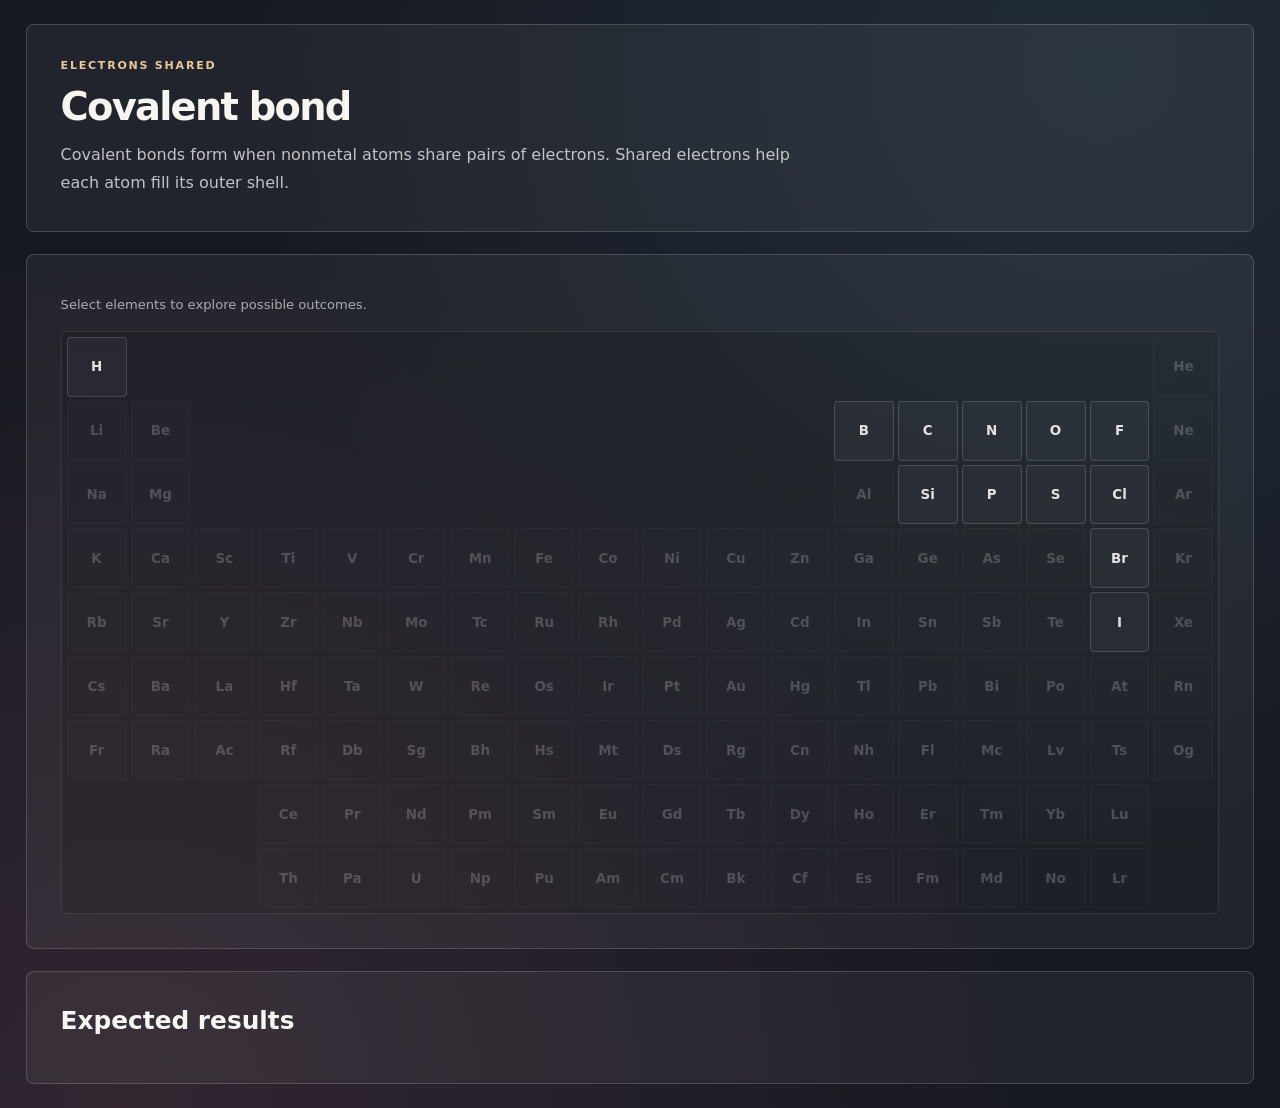
==== pages/covalent.html @ 9d5e46e0 "Add interactive chemistry welcome website Co-authored-by: Copilot App <223556219+Copilot@users.norep" ====
<!-- Covalent bond page: teaches electron sharing through interactive element selection. -->
<!doctype html>
<html lang="en">
  <head>
    <!-- Document metadata supports direct use and responsive embedding in the welcome dialog. -->
    <meta charset="utf-8">
    <meta name="viewport" content="width=device-width, initial-scale=1">
    <meta name="description" content="Explore covalent bonding by selecting elements and reviewing expected electron sharing.">
    <title>Covalent Bond</title>
    <!-- Shared stylesheet provides the chemistry-page layout and mobile navigation. -->
    <link rel="stylesheet" href="card-page.css">
  </head>
  <body data-page="covalent" data-bond="covalent">
    <!-- Bond script builds the bond explanation, interactive table, expected-result buttons, and compound view. -->
    <main class="bond-page" id="bond-page"></main>
    <script src="bond-outcomes.js"></script>
    <script src="bond-page.js"></script>
    <script src="card-page.js"></script>
  </body>
</html>
---- pages/card-page.css ----
/* Shared presentation for the individual HTML pages displayed inside the home-page dialog. */
:root {
  color-scheme: dark;
  font-family: Inter, ui-sans-serif, system-ui, -apple-system, BlinkMacSystemFont, "Segoe UI", sans-serif;
  color: #f7f5f0;
  font-synthesis: none;
  text-rendering: optimizeLegibility;
}

/* Hide the elemental detail panel until a periodic-table cell is selected. */
.element__description[hidden] {
  display: none;
}

/* Keep each page readable and make its content fit the dialog on narrow screens. */
* {
  box-sizing: border-box;
}

html,
body {
  min-width: 320px;
  min-height: 100%;
  margin: 0;
}

body {
  background:
    radial-gradient(ellipse at 86% 6%, rgb(80 131 147 / 18%), transparent 55%),
    radial-gradient(ellipse at 10% 100%, rgb(166 91 112 / 19%), transparent 55%),
    #171922;
}

/* Shared heading, subtitle, and copy styles establish the same visual voice on every page. */
.card-page {
  padding: clamp(22px, 4vw, 52px) clamp(22px, 5vw, 64px) 34px;
}

.card-page__eyebrow {
  margin: 0 0 13px;
  color: #e8c99a;
  font-size: .72rem;
  font-weight: 650;
  letter-spacing: .19em;
  text-transform: uppercase;
}

.card-page h1 {
  max-width: 850px;
  margin: 0;
  font-size: clamp(2.5rem, 6.5vw, 6rem);
  font-weight: 720;
  letter-spacing: -.075em;
  line-height: .96;
}

.card-page__lead {
  max-width: 670px;
  margin: 19px 0 0;
  color: rgb(255 255 255 / 73%);
  font-size: clamp(1rem, 1.8vw, 1.25rem);
  line-height: 1.8;
}

.card-page__rule {
  width: 52px;
  height: 2px;
  margin: 27px 0;
  border: 0;
  background: #e8c99a;
}

/* Center the elemental chart and cap its width by viewport height so all rows fit on ultrawide screens. */
.elemental-page {
  display: grid;
  min-height: 100%;
  min-height: 100dvh;
  grid-template-columns: minmax(0, 1fr);
  align-content: center;
  justify-items: center;
  padding: clamp(12px, 2vh, 24px) clamp(8px, 2vw, 24px) clamp(42px, 8vh, 64px);
  transition: grid-template-columns 260ms ease;
}

.periodic-table-wrap {
  /* The 18-column chart is wide on desktop but shrinks to the phone's available width. */
  width: min(100%, 160dvh);
  min-width: 0;
  padding: 5px;
  border: 1px solid rgb(255 255 255 / 9%);
  border-radius: 5px;
  background: rgb(0 0 0 / 10%);
}

/* CSS grid coordinates map all 118 cells to their conventional periodic-table positions. */
.periodic-table {
  display: grid;
  grid-template-columns: repeat(18, minmax(0, 1fr));
  gap: clamp(2px, .35vw, 4px);
  margin: 0;
  padding: 0;
  list-style: none;
}

/* Cell and button layers support hover feedback plus a small selected-element enlargement. */
.element {
  position: relative;
  z-index: 0;
  min-width: 0;
  grid-column: var(--column);
  grid-row: var(--row);
  aspect-ratio: 1 / 1.12;
  transition: width 170ms ease, height 170ms ease, margin 170ms ease, transform 170ms ease, filter 170ms ease;
}

.element[hidden] {
  display: none;
}

.element__button {
  position: absolute;
  inset: 0;
  display: flex;
  width: 100%;
  height: 100%;
  min-width: 0;
  flex-direction: column;
  align-items: center;
  justify-content: center;
  padding: 2px 1px;
  border: 1px solid rgb(255 255 255 / 23%);
  border-radius: 3px;
  background: rgb(255 255 255 / 5%);
  color: #fff;
  cursor: pointer;
  transition: inset 170ms ease, background 160ms ease, border-color 160ms ease;
}

.element__button:hover,
.element__button:focus-visible {
  border-color: rgb(255 255 255 / 85%);
  background: rgb(255 255 255 / 12%);
}

.element[aria-current="true"] .element__button {
  inset: -3.5px;
  width: auto;
  height: auto;
  border-color: rgb(255 255 255 / 85%);
  background: rgb(var(--element-tint) / 42%);
}

.element__button:focus-visible {
  z-index: 2;
  outline: 2px solid #fff;
  outline-offset: 1px;
}

/* Secondary cell labels are hidden in the compact table and exposed in the detail card. */
.element__number,
.element__mass {
  display: none;
}

.element__symbol {
  font-size: clamp(.72rem, 1.35vw, 1.12rem);
  font-weight: 750;
  line-height: 1.1;
}

.element__name {
  display: none;
}

.element[aria-current="true"] {
  z-index: 1;
  filter: drop-shadow(0 5px 12px rgb(0 0 0 / 60%));
}

.element[aria-current="true"] .element__button {
  position: absolute;
  z-index: 2;
  top: -3.5px;
  left: -3.5px;
  width: calc(100% + 7px);
  height: calc(100% + 7px);
}

/* The selected element's fixed detail card sits opposite its original table column. */
.element__description {
  position: fixed;
  z-index: 3;
  top: 80px;
  right: 3%;
  bottom: 56px;
  display: flex;
  width: min(44vw, 470px);
  height: auto;
  min-height: 0;
  flex-direction: column;
  justify-content: flex-start;
  padding: clamp(18px, 3vw, 38px);
  border: 1px solid rgb(255 255 255 / 22%);
  border-radius: 5px;
  background:
    radial-gradient(ellipse at 86% 6%, rgb(var(--element-tint) / 26%), transparent 58%),
    #20232d;
  box-shadow: 0 20px 70px rgb(0 0 0 / 60%);
  opacity: 0;
  pointer-events: none;
  transform: translateY(calc(-50% + 10px));
  transition: opacity 190ms ease, transform 190ms ease;
}

.elemental-page.has-selection .element__description {
  opacity: 1;
  pointer-events: auto;
  transform: none;
}

.element__description[data-side="right"] {
  right: 3%;
  left: auto;
}

.element__description[data-side="left"] {
  right: auto;
  left: 3%;
}

.element__description-topline {
  position: absolute;
  top: 18px;
  left: clamp(18px, 3vw, 38px);
  color: rgb(255 255 255 / 65%);
  font-size: .78rem;
  font-variant-numeric: tabular-nums;
}

.element__description-identity {
  display: flex;
  align-items: baseline;
  gap: 14px;
  margin-top: 0;
  margin-bottom: 18px;
}

.element__description-symbol {
  margin: 0;
  color: rgb(var(--element-tint) / 100%);
  font-size: clamp(5rem, 11vw, 9rem);
  font-weight: 780;
  letter-spacing: -.08em;
  line-height: .88;
  text-shadow: 0 10px 38px rgb(var(--element-tint) / 30%);
}

.element__description-name {
  margin: 0;
  color: rgb(255 255 255 / 65%);
  font-size: clamp(1rem, 2vw, 1.5rem);
  font-weight: 500;
}

.element__description-category {
  align-self: flex-start;
  margin: clamp(24px, 4vh, 42px) 0 0;
  padding: 6px 10px;
  border: 1px solid rgb(var(--element-tint) / 55%);
  border-radius: 99px;
  background: rgb(var(--element-tint) / 14%);
  color: #fff;
  font-size: .76rem;
}

.element__description-valence {
  display: grid;
  gap: 5px;
  align-self: flex-start;
  margin-top: 12px;
  padding: 8px 11px;
  border: 1px solid rgb(255 255 255 / 20%);
  border-radius: 6px;
  background: rgb(255 255 255 / 4%);
  color: rgb(255 255 255 / 82%);
  font-size: .82rem;
  font-variant-numeric: lining-nums;
}

.element__description-properties {
  display: grid;
  grid-template-columns: repeat(3, minmax(0, 1fr));
  gap: 8px;
  margin-top: 10px;
}

.element__description-property {
  display: grid;
  min-width: 0;
  gap: 5px;
  padding: 8px 10px;
  border: 1px solid rgb(255 255 255 / 20%);
  border-radius: 6px;
  background: rgb(255 255 255 / 4%);
  color: rgb(255 255 255 / 82%);
  font-size: .82rem;
  font-variant-numeric: lining-nums;
}

.element__description-copy {
  margin-top: 24px;
}

.element__description-valence-label {
  color: rgb(255 255 255 / 52%);
  font-size: .7rem;
  letter-spacing: .08em;
  text-transform: uppercase;
}

.element__description-copy {
  max-width: 34ch;
  margin: clamp(28px, 4vh, 44px) 0 0;
  color: rgb(255 255 255 / 76%);
  font-size: clamp(.9rem, 1.4vw, 1.05rem);
  line-height: 1.75;
}

.element__description-close {
  position: absolute;
  top: 12px;
  right: 12px;
  display: grid;
  width: 36px;
  height: 36px;
  place-items: center;
  border: 1px solid rgb(255 255 255 / 24%);
  border-radius: 50%;
  background: rgb(255 255 255 / 7%);
  color: #fff;
  font: inherit;
  cursor: pointer;
}

.element__description-close:focus-visible {
  outline: 2px solid #fff;
  outline-offset: 2px;
}

/* Family color variables tint table cells, detail headings, and the category legend. */
.element--alkali-metal { --element-tint: 239 117 113; }
.element--alkaline-earth-metal { --element-tint: 236 165 102; }
.element--transition-metal { --element-tint: 220 191 105; }
.element--post-transition-metal { --element-tint: 132 190 139; }
.element--metalloid { --element-tint: 92 197 183; }
.element--reactive-nonmetal { --element-tint: 103 170 229; }
.element--noble-gas { --element-tint: 174 145 235; }
.element--lanthanide { --element-tint: 220 132 186; }
.element--actinide { --element-tint: 221 112 139; }
.element--unknown { --element-tint: 170 177 190; }

.element-legend {
  position: fixed;
  right: 0;
  bottom: 0;
  left: 0;
  display: flex;
  flex-wrap: wrap;
  justify-content: center;
  gap: 5px 12px;
  padding: 8px 10px;
  background: rgb(15 17 24 / 88%);
  color: rgb(255 255 255 / 72%);
  font-size: clamp(.52rem, .8vw, .68rem);
}

.element-legend__item {
  display: inline-flex;
  align-items: center;
  gap: 5px;
}

.element-legend__swatch {
  width: 8px;
  height: 8px;
  border-radius: 2px;
  background: rgb(var(--element-tint) / 85%);
}

/* Bond lessons progress from the explanation to an interactive table and compound results. */
.bond-page {
  display: flex;
  min-height: 100vh;
  flex-direction: column;
  gap: 22px;
  padding: 24px clamp(14px, 2vw, 26px);
}

.bond-introduction,
.bond-table-section,
.bond-outcomes,
.bond-blog,
.bond-structure {
  min-width: 0;
  padding: clamp(18px, 3vw, 34px);
  border: 1px solid rgb(255 255 255 / 16%);
  border-radius: 8px;
  background: rgb(255 255 255 / 5%);
}

.bond-introduction h1 {
  margin: 0;
  font-size: clamp(1.7rem, 3vw, 2.8rem);
  letter-spacing: -.045em;
}

.bond-blog__lead {
  max-width: 75ch;
  margin: 12px 0 0;
  color: rgb(255 255 255 / 72%);
  line-height: 1.75;
}

.bond-table-section > h2,
.bond-outcomes > h2,
.bond-structure > h2 {
  margin: 0;
  font-size: clamp(1.15rem, 2vw, 1.55rem);
}

.bond-table__selection {
  min-height: 1.5em;
  margin: 8px 0 14px;
  color: rgb(255 255 255 / 62%);
  font-size: .82rem;
}

/* Bond-page element pickers use the same 18-column map as the full periodic table. */
.bond-table-wrap {
  width: 100%;
  overflow: auto;
  padding: 5px;
  border: 1px solid rgb(255 255 255 / 10%);
  border-radius: 6px;
  background: rgb(0 0 0 / 12%);
}

.bond-periodic-table {
  display: grid;
  min-width: 620px;
  grid-template-columns: repeat(18, minmax(0, 1fr));
  gap: 4px;
  margin: 0;
  padding: 0;
  list-style: none;
}

.bond-element-cell {
  grid-column: var(--column);
  grid-row: var(--row);
  aspect-ratio: 1;
}

.bond-element {
  width: 100%;
  height: 100%;
  min-width: 0;
  padding: 1px;
  border: 1px solid rgb(255 255 255 / 15%);
  border-radius: 4px;
  background: rgb(255 255 255 / 4%);
  color: rgb(255 255 255 / 86%);
  font: inherit;
  font-size: clamp(.58rem, 1.05vw, .88rem);
  font-weight: 700;
  cursor: pointer;
  transition: background 150ms ease, border-color 150ms ease, transform 150ms ease;
}

.bond-element:hover,
.bond-element:focus-visible {
  transform: scale(1.08);
  outline: 1px solid #fff;
  outline-offset: 1px;
}

.bond-element[aria-pressed="true"] {
  border-color: var(--element-tint);
  background: color-mix(in srgb, var(--element-tint) 48%, #171922);
  color: #fff;
  box-shadow: 0 0 12px color-mix(in srgb, var(--element-tint) 45%, transparent);
}

.bond-element:disabled {
  opacity: .24;
  filter: grayscale(1);
  cursor: not-allowed;
}

.bond-element--metal { --element-tint: #e8a36e; }
.bond-element--nonmetal { --element-tint: #70b7e5; }
.bond-element--metalloid { --element-tint: #65c6ae; }
.bond-element--noble-gas { --element-tint: #a88be0; }

/* Bond result panels share a compact card treatment with the independent lesson pages. */
.bond-blog__eyebrow {
  margin: 0 0 12px;
  color: #e8c99a;
  font-size: .69rem;
  font-weight: 700;
  letter-spacing: .16em;
  text-transform: uppercase;
}

.bond-blog h2 {
  margin: 0;
  font-size: clamp(2rem, 4vw, 3.8rem);
  letter-spacing: -.055em;
}

.bond-product__title {
  margin: 0;
  font-size: clamp(1.8rem, 3.3vw, 3.1rem) !important;
}

.bond-product__name {
  display: flex;
  flex-wrap: wrap;
  align-items: baseline;
  gap: 12px;
}

.bond-product__alias {
  color: rgb(255 255 255 / 62%);
  font-size: clamp(.85rem, 1.25vw, 1rem);
  font-weight: 500;
  letter-spacing: 0;
}

.bond-product__alias[hidden] {
  display: none;
}

.bond-product__description {
  margin: 18px 0 0;
  color: rgb(255 255 255 / 72%);
  line-height: 1.75;
}

/* Formula buttons wrap naturally and use per-button accent colors from the outcome palette. */
.bond-outcomes__buttons {
  display: flex;
  flex-wrap: wrap;
  gap: 10px;
  margin-top: 14px;
}

.bond-outcome {
  min-height: 42px;
  padding: 8px 16px;
  border: 1px solid color-mix(in srgb, var(--outcome-color) 70%, transparent);
  border-radius: 999px;
  background: color-mix(in srgb, var(--outcome-color) 14%, transparent);
  color: color-mix(in srgb, var(--outcome-color) 84%, white);
  font: inherit;
  font-weight: 700;
  cursor: pointer;
}

.bond-outcome:hover {
  border-color: var(--outcome-color);
  background: color-mix(in srgb, var(--outcome-color) 28%, transparent);
}

.bond-outcome[aria-pressed="true"] {
  border-color: #e7ebef;
  text-shadow: -1px 2px rgb(0 0 0 / 65%);
  box-shadow:
    inset -5px 5px 9px rgb(0 0 0 / 38%),
    inset 1px -1px 0 rgb(255 255 255 / 28%);
}

/* The selected result uses a 65/35 explanation-and-diagram layout on desktop. */
.bond-layout {
  display: grid;
  grid-template-columns: minmax(0, 13fr) minmax(220px, 7fr);
  gap: clamp(14px, 2vw, 24px);
}

.bond-layout[hidden],
.bond-outcomes[hidden] {
  display: none;
}

.bond-structure {
  display: flex;
  min-height: 260px;
  flex-direction: column;
}

/* Structure drawings use small SVG marks for atoms, bonds, ions, and mobile electrons. */
.bond-structure__drawing {
  display: grid;
  flex: 1;
  min-height: 190px;
  place-items: center;
  margin-top: 12px;
  overflow: hidden;
  border: 1px solid rgb(255 255 255 / 9%);
  border-radius: 6px;
  background: rgb(0 0 0 / 15%);
}

.bond-structure__svg {
  width: min(100%, 220px);
  max-height: 170px;
  overflow: visible;
}

.bond-structure__bond {
  stroke: rgb(255 255 255 / 65%);
  stroke-width: 3;
}

.bond-structure__atom {
  fill: #252a36;
  stroke-width: 2;
}

.bond-structure__atom--primary { stroke: #e8c99a; }
.bond-structure__atom--secondary { stroke: #83b9df; }

.bond-structure__label,
.bond-structure__branch {
  fill: #fff;
  font-family: inherit;
  font-size: 14px;
  font-weight: 700;
  text-anchor: middle;
}

.bond-structure__branch { font-size: 12px; }
.bond-structure__count {
  fill: rgb(255 255 255 / 76%);
  font-family: inherit;
  font-size: 10px;
  font-weight: 600;
  text-anchor: middle;
}
.bond-structure__caption {
  fill: rgb(255 255 255 / 60%);
  font-family: inherit;
  font-size: 9px;
  text-anchor: middle;
}
.bond-structure__electron { fill: #e8c99a; }

.bond-structure__svg--ionic .bond-structure__atom--primary { fill: #72424b; }
.bond-structure__svg--ionic .bond-structure__atom--secondary { fill: #385e78; }
.bond-structure__svg--metallic .bond-structure__atom--primary { fill: #775a39; }
}

.bond-page .mobile-page-header {
  z-index: 20;
}

/* Mobile elemental selection becomes a full-screen detail view with a compact nav. */
@media (max-width: 600px) {
  html.element-selected,
  body.element-selected {
    overflow: hidden;
  }

  .elemental-page {
    min-height: 100dvh;
    align-content: center;
    padding: 64px 8px 68px;
  }

  .elemental-page.has-selection {
    display: block;
    padding: 0;
  }

  .elemental-page.has-selection .periodic-table-wrap,
  .elemental-page.has-selection .element-legend {
    display: none;
  }

  .periodic-table-wrap {
    width: 100%;
    padding: 2px;
  }

  .periodic-table {
    gap: 1px;
  }

  .element__button {
    padding: 1px 0;
    border-radius: 2px;
  }

  .element__description {
    position: fixed;
    z-index: 8;
    inset: 0;
    width: auto;
    min-height: 100dvh;
    justify-content: center;
    border: 0;
    border-radius: 0;
    padding: max(72px, env(safe-area-inset-top)) 24px max(86px, env(safe-area-inset-bottom));
    transform: translateY(10px);
  }

  .element__description[data-side="left"],
  .element__description[data-side="right"] {
    right: 0;
    left: 0;
  }

  .elemental-page.has-selection .element__description {
    transform: none;
  }

  .element__description-symbol {
    font-size: clamp(6rem, 27vw, 9rem);
  }

  .element__description-valence {
    margin-top: 12px;
  }

  .element__description-category {
    margin-top: 24px;
  }

  .element__description-valence {
    margin-top: 10px;
  }

  .element__description-properties {
    gap: 6px;
  }

  .element__description-property {
    padding: 7px 8px;
    font-size: .72rem;
  }

  .element__description-copy {
    margin-top: 28px;
  }

  .element-legend {
    bottom: 58px;
    gap: 3px 8px;
    padding: 6px 8px;
    font-size: .53rem;
  }
}

/* Mobile page navigation presents the current card, lets users switch tabs, and returns home. */
.mobile-page-header,
.mobile-page-menu,
.mobile-page-footer {
  display: none;
}

@media (max-width: 600px) {
  /* Fixed mobile controls remain accessible while the long periodic table scrolls. */
  .mobile-page-header {
    position: fixed;
    z-index: 12;
    top: 0;
    right: 0;
    left: 0;
    display: flex;
    min-height: 54px;
    align-items: center;
    gap: 13px;
    padding: max(8px, env(safe-area-inset-top)) 14px 8px;
    border-bottom: 1px solid rgb(255 255 255 / 12%);
    background: rgb(18 20 29 / 92%);
    backdrop-filter: blur(12px);
  }

  .mobile-page-menu-toggle,
  .mobile-page-footer button {
    display: grid;
    min-width: 42px;
    min-height: 42px;
    place-items: center;
    border: 1px solid rgb(255 255 255 / 19%);
    border-radius: 5px;
    background: rgb(255 255 255 / 6%);
    color: #fff;
    font: inherit;
    cursor: pointer;
  }

  .mobile-page-menu-toggle {
    gap: 4px;
    padding: 8px 10px;
  }

  .mobile-page-menu-toggle span {
    display: block;
    width: 18px;
    height: 2px;
    border-radius: 2px;
    background: #fff;
  }

  .mobile-page-current {
    overflow: hidden;
    color: #e8c99a;
    font-size: .75rem;
    font-weight: 700;
    letter-spacing: .13em;
    text-overflow: ellipsis;
    text-transform: uppercase;
    white-space: nowrap;
  }

  .mobile-page-menu {
    position: fixed;
    z-index: 11;
    top: 58px;
    right: 12px;
    left: 12px;
    display: grid;
    gap: 6px;
    padding: 8px;
    border: 1px solid rgb(255 255 255 / 16%);
    border-radius: 7px;
    background: rgb(24 27 37 / 98%);
    box-shadow: 0 18px 55px rgb(0 0 0 / 50%);
  }

  .mobile-page-menu[hidden] {
    display: none;
  }

  .mobile-page-menu button {
    min-height: 46px;
    padding: 10px 12px;
    border: 1px solid transparent;
    border-radius: 4px;
    background: transparent;
    color: rgb(255 255 255 / 78%);
    font: inherit;
    text-align: left;
  }

  .mobile-page-menu button[aria-current="page"] {
    border-color: rgb(232 201 154 / 50%);
    background: rgb(232 201 154 / 13%);
    color: #fff;
  }

  .mobile-page-footer {
    position: fixed;
    z-index: 12;
    right: 0;
    bottom: 0;
    left: 0;
    display: flex;
    justify-content: space-between;
    padding: 8px 14px max(8px, env(safe-area-inset-bottom));
    border-top: 1px solid rgb(255 255 255 / 12%);
    background: rgb(18 20 29 / 94%);
    backdrop-filter: blur(12px);
  }

  .mobile-page-footer button {
    display: flex;
    min-width: 108px;
    grid-auto-flow: column;
    gap: 8px;
    padding: 0 12px;
    font-size: .8rem;
  }

  .mobile-page-footer button:last-child {
    min-width: 48px;
    font-size: 1.1rem;
  }

  .bond-page {
    gap: 14px;
    min-height: 100dvh;
    padding: 72px 10px 76px;
  }

  /* Stack the result blog and structure below the table on narrow screens. */
  .bond-layout {
    grid-template-columns: minmax(0, 1fr);
  }

  .bond-introduction,
  .bond-table-section,
  .bond-outcomes,
  .bond-blog,
  .bond-structure {
    padding: 18px;
  }

  .bond-periodic-table {
    min-width: 560px;
    gap: 3px;
  }

  .bond-product__title {
    font-size: clamp(1.7rem, 8vw, 2.6rem) !important;
  }
}

/* Large page-specific symbols and quote cards decorate the other expanded pages. */
.card-page__art {
  display: grid;
  min-height: 190px;
  place-items: center;
  margin-top: 26px;
  border: 1px solid rgb(255 255 255 / 13%);
  border-radius: 5px;
  background: linear-gradient(135deg, rgb(255 255 255 / 8%), rgb(255 255 255 / 2%));
  color: #e8c99a;
  font-size: clamp(5rem, 15vw, 10rem);
  line-height: 1;
}

/* The editor's descriptor cloud centers the editor's name and gathers the words tightly around it. */
.creator-page .card-page__eyebrow {
  margin-bottom: 18px;
  letter-spacing: .42em;
  text-align: center;
}

.creator-cloud {
  display: flex;
  position: relative;
  width: min(100%, 1200px);
  max-width: 1200px;
  min-height: 440px;
  flex-wrap: wrap;
  align-content: center;
  align-items: center;
  justify-content: center;
  gap: 0;
  margin: clamp(24px, 5vh, 48px) auto 0;
  padding: 0;
  border: 1px solid rgb(255 255 255 / 13%);
  border-radius: 8px;
  background:
    radial-gradient(ellipse at 50% 45%, rgb(232 201 154 / 12%), transparent 68%),
    rgb(255 255 255 / 3%);
  list-style: none;
}

.creator-cloud > li {
  margin: 0;
  padding: 0;
}

.creator-cloud__word {
  flex: 0 0 auto;
  color: hsl(var(--word-hue, 0) 50% 78%);
  font-weight: 600;
  line-height: 1.15;
  white-space: nowrap;
  transition: color 180ms ease, text-shadow 180ms ease;
}

.creator-cloud__name {
  flex: 0 0 100%;
  color: #fff;
  background-image: linear-gradient(
    110deg,
    #fff 0%,
    #fff 38%,
    #161616 49%,
    #383838 52%,
    #fff 64%,
    #fff 100%
  );
  background-position: 100% 0;
  background-size: 240% 100%;
  background-clip: text;
  -webkit-text-fill-color: transparent;
  font-size: clamp(2.6rem, 8vw, 6rem);
  font-weight: 780;
  letter-spacing: .035em;
  line-height: 1;
  text-align: center;
  text-shadow: 0 8px 36px rgb(0 0 0 / 35%);
  animation: creator-name-shade 6s ease-in-out infinite;
}

@keyframes creator-name-shade {
  0%,
  15% {
    background-position: 100% 0;
  }

  85%,
  100% {
    background-position: 0 0;
  }
}

.creator-cloud.is-packed {
  display: block;
  height: clamp(460px, 68vh, 720px);
  min-height: 0;
  overflow: hidden;
}

.creator-cloud.is-packed > li {
  position: absolute;
  left: 50%;
  top: 50%;
  transform: translate(-50%, -50%);
}

.creator-cloud.is-packed .creator-cloud__name {
  width: max-content;
  flex: none;
}

.creator-cloud.is-packed .creator-cloud__word--tilt-left,
.creator-cloud.is-packed .creator-cloud__word--tilt-right {
  display: block;
  width: max-content;
  min-height: 0;
}

.creator-cloud.is-packed .creator-cloud__word--tilt-left > span,
.creator-cloud.is-packed .creator-cloud__word--tilt-right > span {
  display: inline;
  width: auto;
  transform: none;
}

.creator-cloud__word:nth-child(6n + 1) { --word-hue: 12; }
.creator-cloud__word:nth-child(6n + 2) { --word-hue: 38; }
.creator-cloud__word:nth-child(6n + 3) { --word-hue: 172; }
.creator-cloud__word:nth-child(6n + 4) { --word-hue: 210; }
.creator-cloud__word:nth-child(6n + 5) { --word-hue: 278; }
.creator-cloud__word:nth-child(6n) { --word-hue: 330; }

.creator-cloud__word:hover {
  color: #fff;
  text-shadow: 0 0 18px rgb(232 201 154 / 55%);
}

.creator-cloud__word--small {
  font-size: clamp(.85rem, 1.5vw, 1.15rem);
}

.creator-cloud__word--medium {
  font-size: clamp(1.05rem, 2vw, 1.6rem);
}

.creator-cloud__word--large {
  font-size: clamp(1.3rem, 2.8vw, 2.25rem);
  font-weight: 750;
  letter-spacing: -.035em;
}

.creator-cloud__word--tilt-left {
  display: grid;
  width: 64px;
  min-height: 132px;
  place-items: center;
  padding: 0;
}

.creator-cloud__word--tilt-right {
  display: grid;
  width: 64px;
  min-height: 132px;
  place-items: center;
  padding: 0;
}

.creator-cloud__word--tilt-left > span {
  display: block;
  width: max-content;
  white-space: nowrap;
  transform: rotate(-90deg);
}

.creator-cloud__word--tilt-right > span {
  display: block;
  width: max-content;
  white-space: nowrap;
  transform: rotate(90deg);
}

@media (max-width: 600px) {
  .creator-cloud {
    display: flex;
    position: relative;
    width: 100%;
    min-height: 0;
    gap: 0;
    margin-top: 22px;
    padding: 0;
  }

  .creator-cloud.is-packed {
    display: flex;
    height: auto;
    overflow: visible;
  }

  .creator-cloud.is-packed > li {
    position: static;
    left: auto;
    top: auto;
    transform: none;
  }

  .creator-cloud.is-packed .creator-cloud__name {
    width: auto;
    flex: 0 0 100%;
  }

  .creator-cloud.is-packed .creator-cloud__word--tilt-left,
  .creator-cloud.is-packed .creator-cloud__word--tilt-right {
    display: grid;
    width: 42px;
    min-height: 112px;
  }

  .creator-cloud.is-packed .creator-cloud__word--tilt-left > span {
    display: block;
    width: max-content;
    transform: rotate(-90deg);
  }

  .creator-cloud.is-packed .creator-cloud__word--tilt-right > span {
    display: block;
    width: max-content;
    transform: rotate(90deg);
  }

  .creator-cloud__word {
    padding: 0;
  }

  .creator-cloud__name {
    font-size: clamp(2rem, 11vw, 3.2rem);
  }
  .creator-cloud__word--small {
    font-size: .75rem;
  }

  .creator-cloud__word--medium {
    font-size: .9rem;
  }

  .creator-cloud__word--large {
    font-size: 1.1rem;
  }

  .creator-cloud__word--tilt-left,
  .creator-cloud__word--tilt-right {
    width: 42px;
    min-height: 112px;
    font-size: .82rem;
  }
}

@media (max-width: 480px) {
  .periodic-table {
    min-width: 560px;
  }
}

@media (prefers-reduced-motion: reduce) {
  *,
  *::before,
  *::after {
    scroll-behavior: auto !important;
  }
}
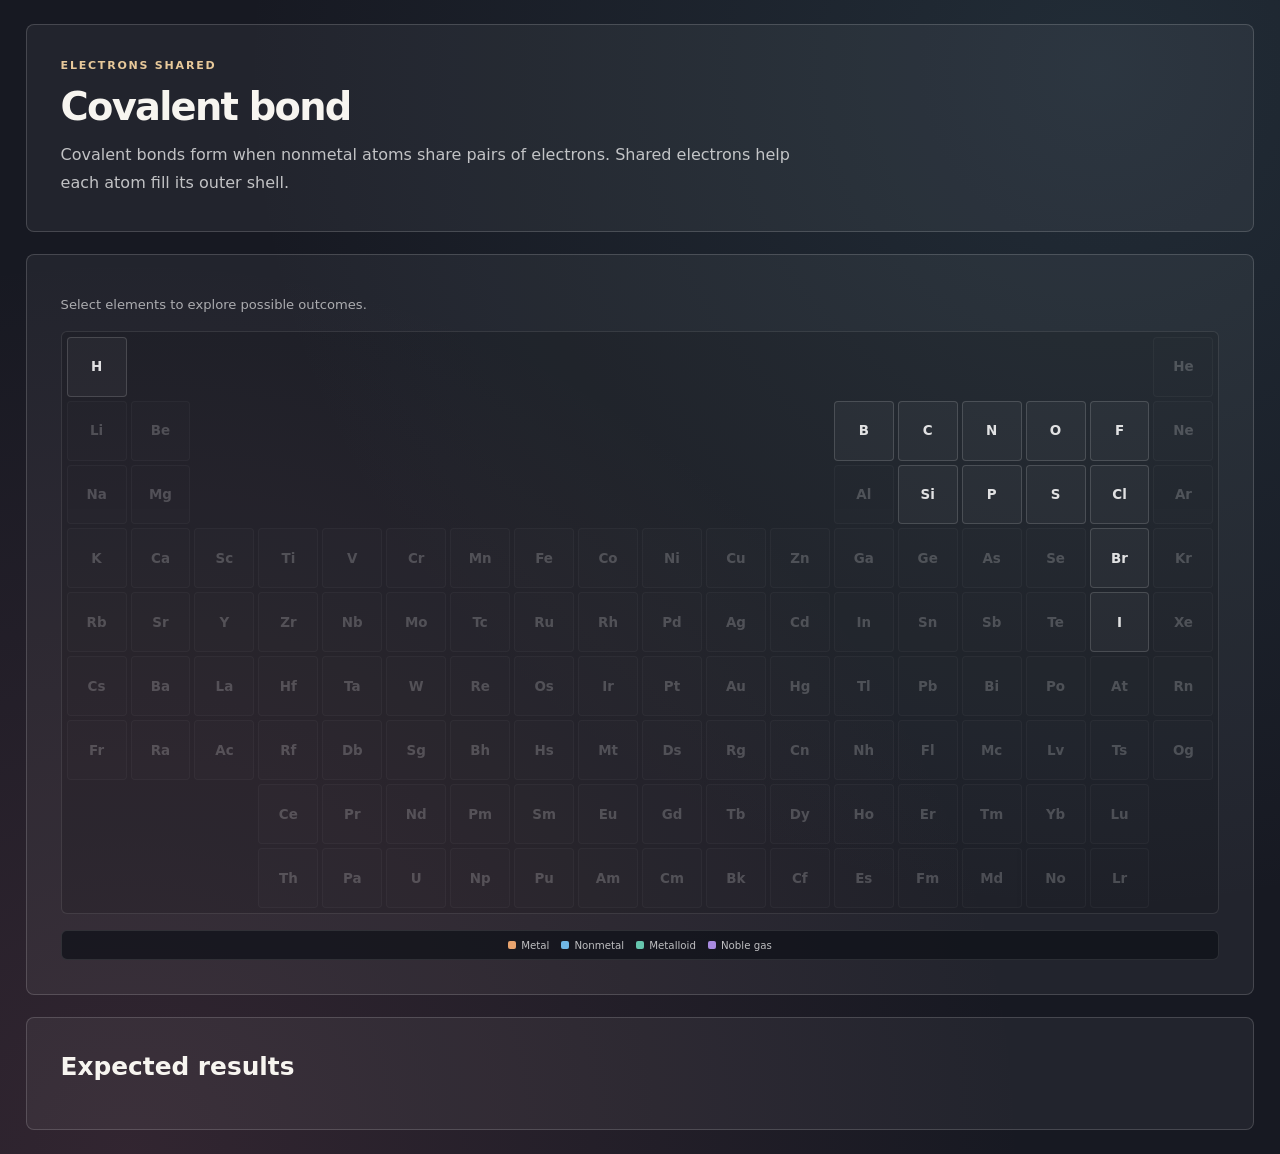
==== commit 40258814: "Split card page assets Separate page-specific styles and scripts while keeping shared navigation and" ====
--- a/pages/covalent.html
+++ b/pages/covalent.html
@@ -8,13 +8,13 @@
     <meta name="description" content="Explore covalent bonding by selecting elements and reviewing expected electron sharing.">
     <title>Covalent Bond</title>
     <!-- Shared stylesheet provides the chemistry-page layout and mobile navigation. -->
-    <link rel="stylesheet" href="card-page.css">
+    <link rel="stylesheet" href="shared/card-page.css">
   </head>
   <body data-page="covalent" data-bond="covalent">
     <!-- Bond script builds the bond explanation, interactive table, expected-result buttons, and compound view. -->
     <main class="bond-page" id="bond-page"></main>
     <script src="bond-outcomes.js"></script>
     <script src="bond-page.js"></script>
-    <script src="card-page.js"></script>
+    <script src="shared/card-page.js"></script>
   </body>
 </html>
--- a/pages/shared/card-page.css
+++ b/pages/shared/card-page.css
@@ -0,0 +1,848 @@
+/* Shared presentation for the individual HTML pages displayed inside the home-page dialog. */
+:root {
+  color-scheme: dark;
+  font-family: Inter, ui-sans-serif, system-ui, -apple-system, BlinkMacSystemFont, "Segoe UI", sans-serif;
+  color: #f7f5f0;
+  font-synthesis: none;
+  text-rendering: optimizeLegibility;
+}
+
+:lang(ko) {
+  font-family: "Nanum Gothic", sans-serif;
+}
+
+/* Keep each page readable and make its content fit the dialog on narrow screens. */
+* {
+  box-sizing: border-box;
+}
+
+html,
+body {
+  min-width: 320px;
+  min-height: 100%;
+  margin: 0;
+}
+
+body {
+  background:
+    radial-gradient(ellipse at 86% 6%, rgb(80 131 147 / 18%), transparent 55%),
+    radial-gradient(ellipse at 10% 100%, rgb(166 91 112 / 19%), transparent 55%),
+    #171922;
+}
+
+/* Shared heading, subtitle, and copy styles establish the same visual voice on every page. */
+.card-page {
+  padding: clamp(22px, 4vw, 52px) clamp(22px, 5vw, 64px) 34px;
+}
+
+.card-page__eyebrow {
+  margin: 0 0 13px;
+  color: #e8c99a;
+  font-size: .72rem;
+  font-weight: 650;
+  letter-spacing: .19em;
+  text-transform: uppercase;
+}
+
+.card-page h1 {
+  max-width: 850px;
+  margin: 0;
+  font-size: clamp(2.5rem, 6.5vw, 6rem);
+  font-weight: 720;
+  letter-spacing: -.075em;
+  line-height: .96;
+}
+
+.card-page__lead {
+  max-width: 670px;
+  margin: 19px 0 0;
+  color: rgb(255 255 255 / 73%);
+  font-size: clamp(1rem, 1.8vw, 1.25rem);
+  line-height: 1.8;
+}
+
+.card-page__rule {
+  width: 52px;
+  height: 2px;
+  margin: 27px 0;
+  border: 0;
+  background: #e8c99a;
+}
+
+/* Element-family tints are shared by the periodic table and bond-lesson pickers. */
+.element--alkali-metal { --element-tint: 239 117 113; }
+.element--alkaline-earth-metal { --element-tint: 236 165 102; }
+.element--transition-metal { --element-tint: 220 191 105; }
+.element--post-transition-metal { --element-tint: 132 190 139; }
+.element--metalloid { --element-tint: 92 197 183; }
+.element--reactive-nonmetal { --element-tint: 103 170 229; }
+.element--noble-gas { --element-tint: 174 145 235; }
+.element--lanthanide { --element-tint: 220 132 186; }
+.element--actinide { --element-tint: 221 112 139; }
+.element--unknown { --element-tint: 170 177 190; }
+
+.element-legend {
+  position: fixed;
+  right: 0;
+  bottom: 0;
+  left: 0;
+  display: flex;
+  flex-wrap: wrap;
+  justify-content: center;
+  gap: 5px 12px;
+  padding: 8px 10px;
+  background: rgb(15 17 24 / 88%);
+  color: rgb(255 255 255 / 72%);
+  font-size: clamp(.52rem, .8vw, .68rem);
+}
+
+.element-legend__item {
+  display: inline-flex;
+  align-items: center;
+  gap: 5px;
+}
+
+.element-legend__swatch {
+  width: 8px;
+  height: 8px;
+  border-radius: 2px;
+  background: rgb(var(--element-tint) / 85%);
+}
+
+.bond-table-section .element-legend {
+  position: static;
+  margin-top: 16px;
+  border: 1px solid rgb(255 255 255 / 10%);
+  border-radius: 6px;
+  background: rgb(15 17 24 / 72%);
+}
+
+.bond-table-section .element-legend__swatch {
+  background: var(--element-tint);
+}
+
+/* Bond lessons progress from the explanation to an interactive table and compound results. */
+.bond-page {
+  display: flex;
+  min-height: 100vh;
+  flex-direction: column;
+  gap: 22px;
+  padding: 24px clamp(14px, 2vw, 26px);
+}
+
+.bond-introduction,
+.bond-table-section,
+.bond-outcomes,
+.bond-blog,
+.bond-structure {
+  min-width: 0;
+  padding: clamp(18px, 3vw, 34px);
+  border: 1px solid rgb(255 255 255 / 16%);
+  border-radius: 8px;
+  background: rgb(255 255 255 / 5%);
+}
+
+.bond-introduction h1 {
+  margin: 0;
+  font-size: clamp(1.7rem, 3vw, 2.8rem);
+  letter-spacing: -.045em;
+}
+
+.bond-blog__lead {
+  max-width: 75ch;
+  margin: 12px 0 0;
+  color: rgb(255 255 255 / 72%);
+  line-height: 1.75;
+}
+
+.bond-blog {
+  position: relative;
+}
+
+.bond-table-section > h2,
+.bond-outcomes > h2,
+.bond-structure > h2 {
+  margin: 0;
+  font-size: clamp(1.15rem, 2vw, 1.55rem);
+}
+
+.bond-table__selection {
+  min-height: 1.5em;
+  margin: 8px 0 14px;
+  color: rgb(255 255 255 / 62%);
+  font-size: .82rem;
+}
+
+/* Bond-page element pickers use the same 18-column map as the full periodic table. */
+.bond-table-wrap {
+  width: 100%;
+  overflow: auto;
+  padding: 5px;
+  border: 1px solid rgb(255 255 255 / 10%);
+  border-radius: 6px;
+  background: rgb(0 0 0 / 12%);
+}
+
+.bond-periodic-table {
+  display: grid;
+  min-width: 620px;
+  grid-template-columns: repeat(18, minmax(0, 1fr));
+  gap: 4px;
+  margin: 0;
+  padding: 0;
+  list-style: none;
+}
+
+.bond-element-cell {
+  grid-column: var(--column);
+  grid-row: var(--row);
+  aspect-ratio: 1;
+}
+
+.bond-element {
+  width: 100%;
+  height: 100%;
+  min-width: 0;
+  padding: 1px;
+  border: 1px solid rgb(255 255 255 / 15%);
+  border-radius: 4px;
+  background: rgb(255 255 255 / 4%);
+  color: rgb(255 255 255 / 86%);
+  font: inherit;
+  font-size: clamp(.58rem, 1.05vw, .88rem);
+  font-weight: 700;
+  cursor: pointer;
+  transition: background 150ms ease, border-color 150ms ease, transform 150ms ease;
+}
+
+.bond-element:hover,
+.bond-element:focus-visible {
+  transform: scale(1.08);
+  outline: 1px solid #fff;
+  outline-offset: 1px;
+}
+
+.bond-element[aria-pressed="true"] {
+  border-color: var(--element-tint);
+  background: color-mix(in srgb, var(--element-tint) 48%, #171922);
+  color: #fff;
+  box-shadow: 0 0 12px color-mix(in srgb, var(--element-tint) 45%, transparent);
+}
+
+.bond-element:disabled {
+  opacity: .24;
+  filter: grayscale(1);
+  cursor: not-allowed;
+}
+
+.bond-element--metal { --element-tint: #e8a36e; }
+.bond-element--nonmetal { --element-tint: #70b7e5; }
+.bond-element--metalloid { --element-tint: #65c6ae; }
+.bond-element--noble-gas { --element-tint: #a88be0; }
+
+/* Bond result panels share a compact card treatment with the independent lesson pages. */
+.bond-blog__eyebrow {
+  margin: 0 0 12px;
+  color: #e8c99a;
+  font-size: .69rem;
+  font-weight: 700;
+  letter-spacing: .16em;
+  text-transform: uppercase;
+}
+
+.bond-blog h2 {
+  margin: 0;
+  font-size: clamp(2rem, 4vw, 3.8rem);
+  letter-spacing: -.055em;
+}
+
+.bond-product__title {
+  margin: 0;
+  font-size: clamp(1.8rem, 3.3vw, 3.1rem) !important;
+}
+
+.bond-product__name {
+  display: flex;
+  flex-wrap: wrap;
+  align-items: baseline;
+  gap: 12px;
+}
+
+.bond-product__alias {
+  color: rgb(255 255 255 / 62%);
+  font-size: clamp(.85rem, 1.25vw, 1rem);
+  font-weight: 500;
+  letter-spacing: 0;
+}
+
+.bond-product__alias[hidden] {
+  display: none;
+}
+
+.bond-product__description {
+  margin: 18px 0 0;
+  color: rgb(255 255 255 / 72%);
+  line-height: 1.75;
+}
+
+/* Formula buttons wrap naturally and use per-button accent colors from the outcome palette. */
+.bond-outcomes__buttons {
+  display: flex;
+  flex-wrap: wrap;
+  gap: 10px;
+  margin-top: 14px;
+}
+
+.bond-outcome {
+  min-height: 42px;
+  padding: 8px 16px;
+  border: 1px solid color-mix(in srgb, var(--outcome-color) 70%, transparent);
+  border-radius: 999px;
+  background: color-mix(in srgb, var(--outcome-color) 14%, transparent);
+  color: color-mix(in srgb, var(--outcome-color) 84%, white);
+  font: inherit;
+  font-weight: 700;
+  cursor: pointer;
+}
+
+.bond-outcome:hover {
+  border-color: var(--outcome-color);
+  background: color-mix(in srgb, var(--outcome-color) 28%, transparent);
+}
+
+.bond-outcome[aria-pressed="true"] {
+  border-color: #e7ebef;
+  text-shadow: -1px 2px rgb(0 0 0 / 65%);
+  box-shadow:
+    inset -5px 5px 9px rgb(0 0 0 / 38%),
+    inset 1px -1px 0 rgb(255 255 255 / 28%);
+}
+
+.bond-element-preview[hidden] {
+  display: none;
+}
+
+.bond-product-elements__buttons {
+  display: flex;
+  flex-wrap: wrap;
+  gap: 10px;
+  margin-top: 10px;
+}
+
+.bond-product-elements__button {
+  min-width: 48px;
+  font-size: .95rem;
+}
+
+.bond-product-elements__button:focus-visible {
+  outline: 2px solid #fff;
+  outline-offset: 3px;
+}
+
+.bond-element-preview {
+  position: absolute;
+  z-index: 10;
+  display: flex;
+  max-width: min(280px, calc(100vw - 32px));
+  flex-direction: column;
+  flex-wrap: wrap;
+  align-items: center;
+  justify-content: center;
+  gap: 6px;
+  margin: 0;
+  padding: 8px 10px;
+  border-left: 3px solid var(--element-tint, #aab0ba);
+  border-radius: 4px;
+  background: linear-gradient(90deg, var(--element-tint, #aab0ba) 0%, #343840 100%);
+  box-shadow: 0 8px 24px rgb(0 0 0 / 35%);
+  pointer-events: none;
+}
+
+.bond-element-preview__symbol {
+  min-width: 2.4em;
+  margin: 0;
+  color: #171922;
+  font-size: clamp(1.6rem, 3vw, 2.5rem);
+  font-weight: 780;
+  line-height: 1;
+  text-align: center;
+  text-shadow: 0 0 12px rgb(255 255 255 / 75%), 0 0 24px rgb(255 255 255 / 40%);
+}
+
+.bond-blog .bond-element-preview__name {
+  margin: 0;
+  font-size: clamp(.72rem, 1.296vw, .972rem);
+  text-align: center;
+  text-shadow: 0 0 10px rgb(255 255 255 / 70%), 0 0 20px rgb(255 255 255 / 35%);
+}
+
+/* The selected result uses a 65/35 explanation-and-diagram layout on desktop. */
+.bond-layout {
+  display: grid;
+  grid-template-columns: minmax(0, 13fr) minmax(220px, 7fr);
+  gap: clamp(14px, 2vw, 24px);
+}
+
+.bond-layout[hidden],
+.bond-outcomes[hidden] {
+  display: none;
+}
+
+.bond-structure {
+  display: flex;
+  min-height: 260px;
+  flex-direction: column;
+}
+
+/* Structure drawings use small SVG marks for atoms, bonds, ions, and mobile electrons. */
+.bond-structure__drawing {
+  display: grid;
+  flex: 1;
+  min-height: 190px;
+  place-items: center;
+  margin-top: 12px;
+  overflow: hidden;
+  border: 1px solid rgb(255 255 255 / 9%);
+  border-radius: 6px;
+  background: rgb(0 0 0 / 15%);
+}
+
+.bond-structure__svg {
+  width: min(100%, 220px);
+  max-height: 170px;
+  overflow: visible;
+}
+
+.bond-structure__bond {
+  stroke: rgb(255 255 255 / 65%);
+  stroke-width: 3;
+}
+
+.bond-structure__atom {
+  fill: #252a36;
+  stroke-width: 2;
+}
+
+.bond-structure__atom--primary { stroke: #e8c99a; }
+.bond-structure__atom--secondary { stroke: #83b9df; }
+
+.bond-structure__label,
+.bond-structure__branch {
+  fill: #fff;
+  font-family: inherit;
+  font-size: 14px;
+  font-weight: 700;
+  text-anchor: middle;
+}
+
+.bond-structure__branch { font-size: 12px; }
+.bond-structure__count {
+  fill: rgb(255 255 255 / 76%);
+  font-family: inherit;
+  font-size: 10px;
+  font-weight: 600;
+  text-anchor: middle;
+}
+.bond-structure__caption {
+  fill: rgb(255 255 255 / 60%);
+  font-family: inherit;
+  font-size: 9px;
+  text-anchor: middle;
+}
+.bond-structure__electron { fill: #e8c99a; }
+
+.bond-structure__svg--ionic .bond-structure__atom--primary { fill: #72424b; }
+.bond-structure__svg--ionic .bond-structure__atom--secondary { fill: #385e78; }
+.bond-structure__svg--metallic .bond-structure__atom--primary { fill: #775a39; }
+}
+
+.bond-page .mobile-page-header {
+  z-index: 20;
+}
+
+/* Mobile page navigation presents the current card, lets users switch tabs, and returns home. */
+.mobile-page-header,
+.mobile-page-menu,
+.mobile-page-footer {
+  display: none;
+}
+
+@media (max-width: 600px) {
+  /* Fixed mobile controls remain accessible while the long periodic table scrolls. */
+  .mobile-page-header {
+    position: fixed;
+    z-index: 12;
+    top: 0;
+    right: 0;
+    left: 0;
+    display: flex;
+    min-height: 54px;
+    align-items: center;
+    gap: 13px;
+    padding: max(8px, env(safe-area-inset-top)) 14px 8px;
+    border-bottom: 1px solid rgb(255 255 255 / 12%);
+    background: rgb(18 20 29 / 92%);
+    backdrop-filter: blur(12px);
+  }
+
+  .mobile-page-menu-toggle,
+  .mobile-page-footer button {
+    display: grid;
+    min-width: 42px;
+    min-height: 42px;
+    place-items: center;
+    border: 1px solid rgb(255 255 255 / 19%);
+    border-radius: 5px;
+    background: rgb(255 255 255 / 6%);
+    color: #fff;
+    font: inherit;
+    cursor: pointer;
+  }
+
+  .mobile-page-menu-toggle {
+    gap: 4px;
+    padding: 8px 10px;
+  }
+
+  .mobile-page-menu-toggle span {
+    display: block;
+    width: 18px;
+    height: 2px;
+    border-radius: 2px;
+    background: #fff;
+  }
+
+  .mobile-page-current {
+    overflow: hidden;
+    color: #e8c99a;
+    font-size: .75rem;
+    font-weight: 700;
+    letter-spacing: .13em;
+    text-overflow: ellipsis;
+    text-transform: uppercase;
+    white-space: nowrap;
+  }
+
+  .mobile-page-menu {
+    position: fixed;
+    z-index: 11;
+    top: 58px;
+    right: 12px;
+    left: 12px;
+    display: grid;
+    gap: 6px;
+    padding: 8px;
+    border: 1px solid rgb(255 255 255 / 16%);
+    border-radius: 7px;
+    background: rgb(24 27 37 / 98%);
+    box-shadow: 0 18px 55px rgb(0 0 0 / 50%);
+  }
+
+  .mobile-page-menu[hidden] {
+    display: none;
+  }
+
+  .mobile-page-menu button {
+    min-height: 46px;
+    padding: 10px 12px;
+    border: 1px solid transparent;
+    border-radius: 4px;
+    background: transparent;
+    color: rgb(255 255 255 / 78%);
+    font: inherit;
+    text-align: left;
+  }
+
+  .mobile-page-menu button[aria-current="page"] {
+    border-color: rgb(232 201 154 / 50%);
+    background: rgb(232 201 154 / 13%);
+    color: #fff;
+  }
+
+  .mobile-page-footer {
+    position: fixed;
+    z-index: 12;
+    right: 0;
+    bottom: 0;
+    left: 0;
+    display: flex;
+    justify-content: space-between;
+    padding: 8px 14px max(8px, env(safe-area-inset-bottom));
+    border-top: 1px solid rgb(255 255 255 / 12%);
+    background: rgb(18 20 29 / 94%);
+    backdrop-filter: blur(12px);
+  }
+
+  .mobile-page-footer button {
+    display: flex;
+    min-width: 108px;
+    grid-auto-flow: column;
+    gap: 8px;
+    padding: 0 12px;
+    font-size: .8rem;
+  }
+
+  .mobile-page-footer button:last-child {
+    min-width: 48px;
+    font-size: 1.1rem;
+  }
+
+  .bond-page {
+    gap: 14px;
+    min-height: 100dvh;
+    padding: 72px 10px 76px;
+  }
+
+  /* Stack the result blog and structure below the table on narrow screens. */
+  .bond-layout {
+    grid-template-columns: minmax(0, 1fr);
+  }
+
+  .bond-introduction,
+  .bond-table-section,
+  .bond-outcomes,
+  .bond-blog,
+  .bond-structure {
+    padding: 18px;
+  }
+
+  .bond-periodic-table {
+    min-width: 560px;
+    gap: 3px;
+  }
+
+  .bond-product__title {
+    font-size: clamp(1.7rem, 8vw, 2.6rem) !important;
+  }
+}
+
+/* Large page-specific symbols and quote cards decorate the other expanded pages. */
+.card-page__art {
+  display: grid;
+  min-height: 190px;
+  place-items: center;
+  margin-top: 26px;
+  border: 1px solid rgb(255 255 255 / 13%);
+  border-radius: 5px;
+  background: linear-gradient(135deg, rgb(255 255 255 / 8%), rgb(255 255 255 / 2%));
+  color: var(--card-page-art-accent, #e8c99a);
+  font-size: clamp(5rem, 15vw, 10rem);
+  line-height: 1;
+}
+
+/* The editor's descriptor cloud centers the editor's name and gathers the words tightly around it. */
+.creator-page {
+  display: flex;
+  min-height: 100dvh;
+  flex-direction: column;
+  align-items: center;
+  justify-content: center;
+  padding: clamp(12px, 4vw, 48px);
+}
+
+.creator-page .card-page__eyebrow {
+  margin-bottom: 0;
+  letter-spacing: .42em;
+  text-align: center;
+}
+
+.creator-cloud {
+  display: flex;
+  position: relative;
+  width: 100%;
+  min-height: 340px;
+  flex-wrap: wrap;
+  align-content: center;
+  align-items: center;
+  justify-content: center;
+  gap: 0;
+  margin: clamp(12px, 3vh, 24px) auto 0;
+  padding: 0;
+  border: 1px solid rgb(255 255 255 / 13%);
+  border-radius: 8px;
+  background:
+    radial-gradient(ellipse at 50% 45%, rgb(232 201 154 / 12%), transparent 68%),
+    rgb(255 255 255 / 3%);
+  list-style: none;
+}
+
+.creator-cloud > li {
+  margin: 0;
+  padding: 0;
+}
+
+.creator-cloud__word {
+  display: grid;
+  position: relative;
+  flex: 0 0 auto;
+  place-items: center;
+  color: hsl(var(--word-hue, 0) 50% 78%);
+  font-weight: 600;
+  line-height: 1.15;
+  white-space: nowrap;
+  transition: color 180ms ease, text-shadow 180ms ease;
+}
+
+.creator-cloud__word > span {
+  display: inline-block;
+  position: absolute;
+  left: 50%;
+  top: 50%;
+  width: max-content;
+  line-height: .95;
+  white-space: normal;
+  overflow-wrap: anywhere;
+  text-align: center;
+  transform: translate(-50%, -50%) rotate(var(--word-rotation, 0deg));
+  transform-origin: center;
+  transition: color 160ms ease, transform 160ms ease;
+}
+
+.creator-cloud__word:hover {
+  z-index: 2;
+  color: #fff;
+  text-shadow: 0 0 18px rgb(232 201 154 / 55%);
+}
+
+.creator-cloud__word:hover > span {
+  z-index: 2;
+  color: #fff;
+  transform: translate(-50%, -50%) rotate(var(--word-rotation, 0deg)) scale(1.08);
+}
+
+.creator-cloud__name {
+  flex: 0 0 100%;
+  color: #fff;
+  background-image: linear-gradient(
+    110deg,
+    #fff 0%,
+    #fff 38%,
+    #161616 49%,
+    #383838 52%,
+    #fff 64%,
+    #fff 100%
+  );
+  background-position: 100% 0;
+  background-size: 240% 100%;
+  background-clip: text;
+  -webkit-text-fill-color: transparent;
+  font-size: clamp(2.6rem, 8vw, 6rem);
+  font-weight: 780;
+  letter-spacing: .035em;
+  line-height: 1;
+  text-align: center;
+  text-shadow: 0 8px 36px rgb(0 0 0 / 35%);
+  animation: creator-name-shade 6s ease-in-out infinite;
+}
+
+@keyframes creator-name-shade {
+  0%,
+  15% {
+    background-position: 100% 0;
+  }
+
+  85%,
+  100% {
+    background-position: 0 0;
+  }
+}
+
+.creator-cloud.is-packed {
+  display: block;
+  flex: 1 1 auto;
+  height: auto;
+  min-height: 340px;
+  overflow: visible;
+}
+
+.creator-cloud.is-packed > li {
+  position: absolute;
+  left: 50%;
+  top: 50%;
+  transform: translate(-50%, -50%);
+}
+
+.creator-cloud.is-packed .creator-cloud__name {
+  width: max-content;
+  flex: none;
+}
+
+.creator-cloud__word:nth-child(6n + 1) { --word-hue: 12; }
+.creator-cloud__word:nth-child(6n + 2) { --word-hue: 38; }
+.creator-cloud__word:nth-child(6n + 3) { --word-hue: 172; }
+.creator-cloud__word:nth-child(6n + 4) { --word-hue: 210; }
+.creator-cloud__word:nth-child(6n + 5) { --word-hue: 278; }
+.creator-cloud__word:nth-child(6n) { --word-hue: 330; }
+
+.creator-cloud__word--small {
+  font-size: clamp(.62rem, 1vw, .8rem);
+}
+
+.creator-cloud__word--medium {
+  font-size: clamp(.72rem, 1.25vw, 1rem);
+}
+
+.creator-cloud__word--large {
+  font-size: clamp(.9rem, 1.8vw, 1.4rem);
+  font-weight: 750;
+  letter-spacing: -.035em;
+}
+
+@media (max-width: 600px) {
+  .creator-cloud {
+    display: flex;
+    position: relative;
+    width: 100%;
+    min-height: 0;
+    gap: 0;
+    margin-top: clamp(12px, 3vh, 24px);
+    padding: 0;
+  }
+
+  .creator-cloud.is-packed {
+    display: flex;
+    flex: 0 1 auto;
+    height: auto;
+    overflow: visible;
+  }
+
+  .creator-cloud.is-packed > li {
+    position: static;
+    left: auto;
+    top: auto;
+    transform: none;
+  }
+
+  .creator-cloud.is-packed .creator-cloud__name {
+    width: auto;
+    flex: 0 0 100%;
+  }
+
+  .creator-cloud__word {
+    padding: 0;
+  }
+
+  .creator-cloud__name {
+    font-size: clamp(2rem, 11vw, 3.2rem);
+  }
+  .creator-cloud__word--small {
+    font-size: .65rem;
+  }
+
+  .creator-cloud__word--medium {
+    font-size: .75rem;
+  }
+
+  .creator-cloud__word--large {
+    font-size: .95rem;
+  }
+}
+
+@media (prefers-reduced-motion: reduce) {
+  *,
+  *::before,
+  *::after {
+    scroll-behavior: auto !important;
+  }
+
+}
